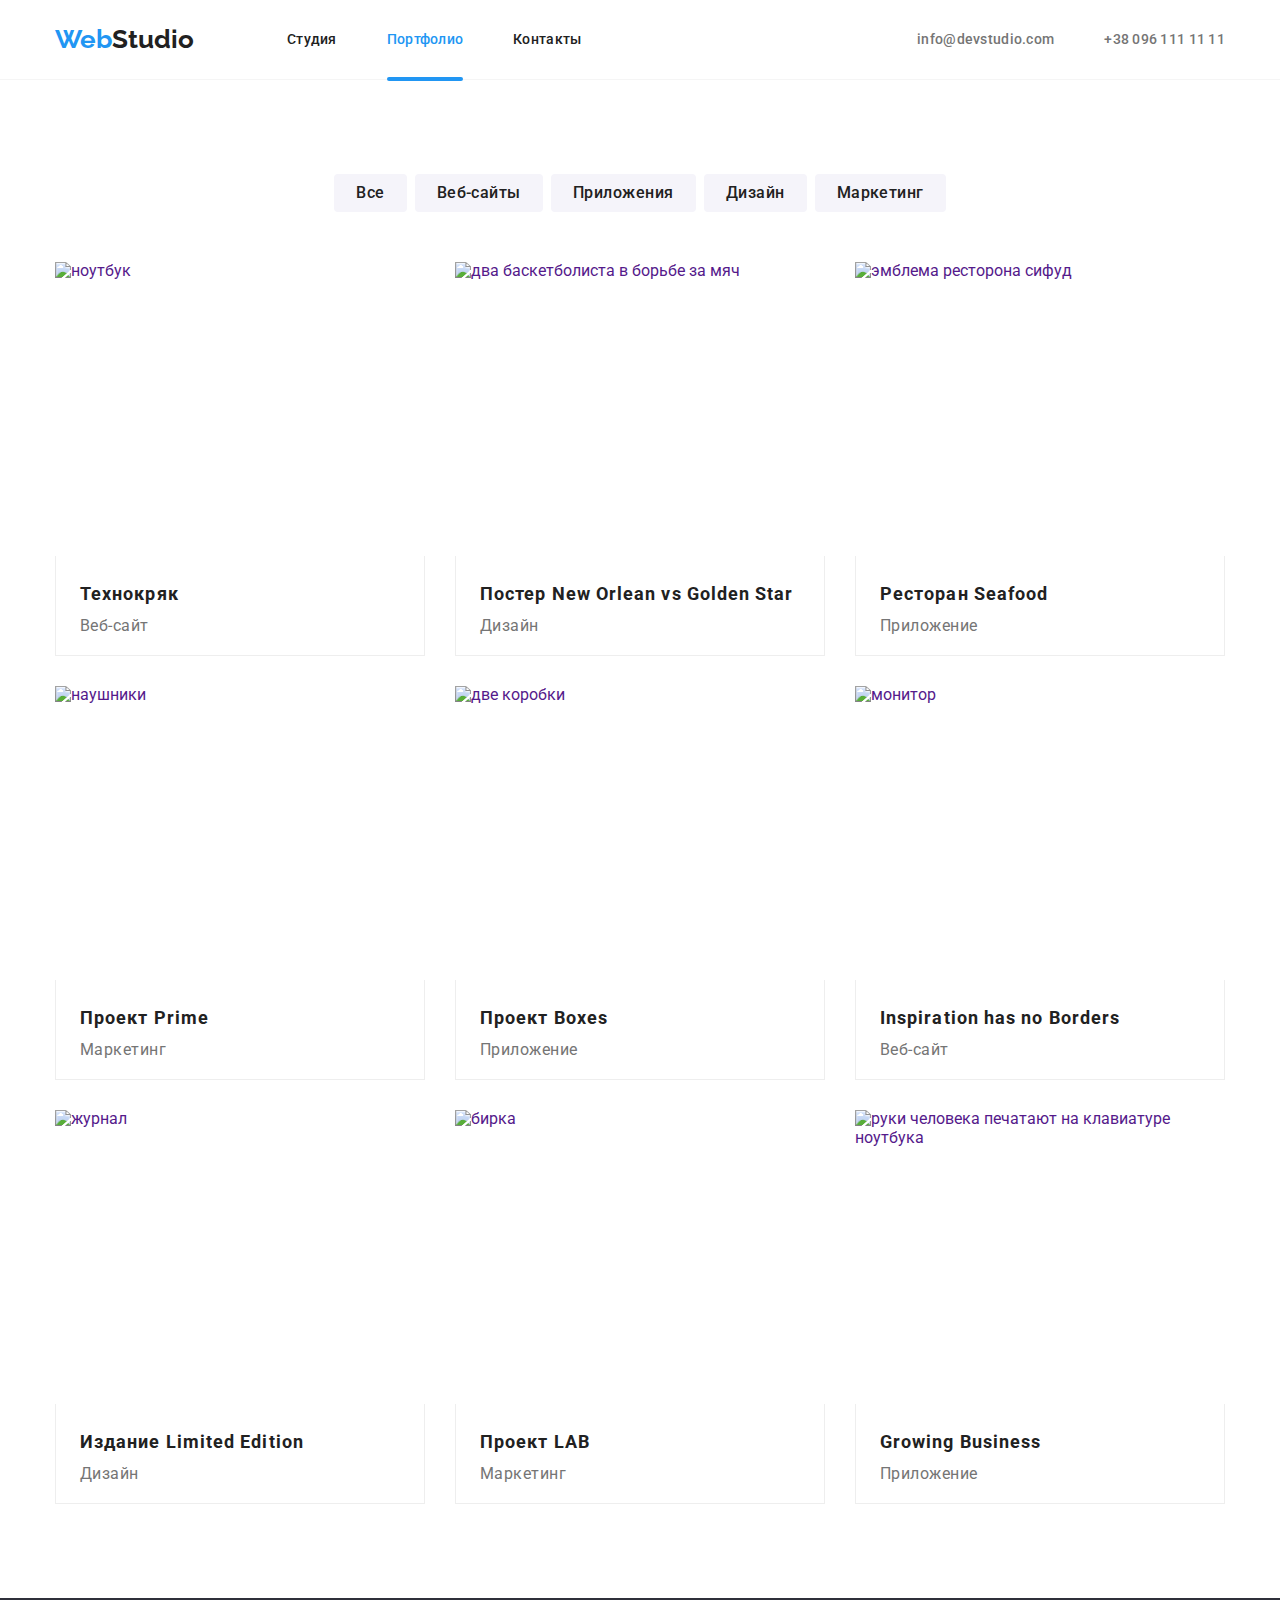
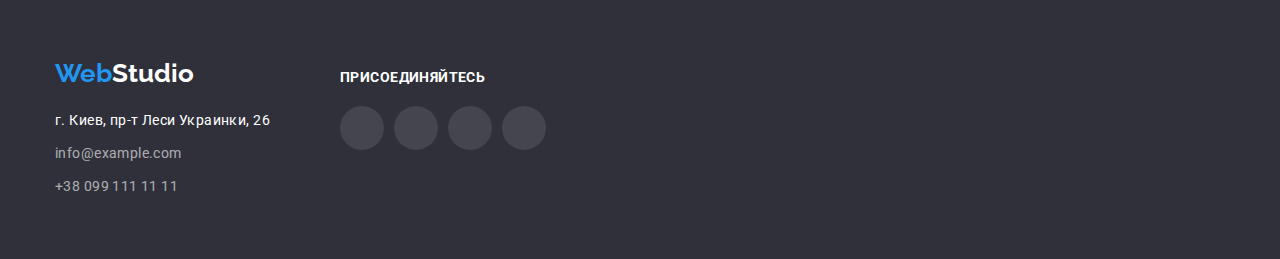
==== portfolio.html @ eb4921fe "Update index & portfolio regarding mentors remarks" ====
<!DOCTYPE html>
<html lang="en">
  <head>
    <meta charset="UTF-8" />
    <meta http-equiv="X-UA-Compatible" content="IE=edge" />
    <meta name="viewport" content="width=device-width, initial-scale=1.0" />
    <title>Portfolio</title>
    <link rel="preconnect" href="https://fonts.googleapis.com" />
    <link rel="preconnect" href="https://fonts.gstatic.com" crossorigin />
    <link
      href="https://fonts.googleapis.com/css2?family=Raleway:wght@700&family=Roboto:wght@400;500;700;900&display=swap"
      rel="stylesheet"
    />
    <link
      rel="stylesheet"
      href="https://cdn.jsdelivr.net/npm/modern-normalize@1.1.0/modern-normalize.min.css"
    />
    <link rel="stylesheet" href="./css/styles.css" />
  </head>
  <body>
    <header class="page-header">
      <div class="container page-header-container">
        <nav class="page-nav">
          <a class="link logo" href="" lang="en"> <span class="logo-part">Web</span>Studio</a>
          <ul class="list menu">
            <li class="menu-item">
              <a class="link menu-link" href="./index.html">Студия</a>
            </li>
            <li class="menu-item">
              <a class="link menu-link menu-link-current" href="./portfolio.html">Портфолио</a>
            </li>
            <li class="menu-item">
              <a class="link menu-link" href="#contacts">Контакты</a>
            </li>
          </ul>
        </nav>
        <ul class="list contact-header">
          <li class="contact-item-list">
            <a class="link contact-item" href="mailto:info@devstudio.com">
              <svg class="contact-item-icon" width="16" height="12">
                <use href="./images/sprite.svg#icon-envelope"></use>
              </svg>
              info@devstudio.com
            </a>
          </li>
          <li class="contact-item-list">
            <a class="link contact-item" href="tel:+380961111111">
              <svg class="contact-item-icon" width="10" height="16">
                <use href="./images/sprite.svg#icon-smartphone"></use>
              </svg>
              +38 096 111 11 11
            </a>
          </li>
        </ul>
      </div>
    </header>
    <!-- =========================section Portfolio========================= -->
    <main>
      <section class="section">
        <div class="container">
          <h1 class="visually-hidden">Portfolio</h1>
          <ul class="button-works-list list">
            <li>
              <button class="works-button" type="button">Все</button>
            </li>
            <li>
              <button class="works-button" type="button">Веб-сайты</button>
            </li>
            <li>
              <button class="works-button" type="button">Приложения</button>
            </li>
            <li>
              <button class="works-button" type="button">Дизайн</button>
            </li>
            <li>
              <button class="works-button" type="button">Маркетинг</button>
            </li>
          </ul>
          <ul class="portfolio-list list">
            <li class="portfolio-item">
              <a class="portfolio-link link" href="">
                <div class="portfolio-list-container">
                  <img
                    src="./images/portfolio/technocrack.jpg"
                    alt="ноутбук"
                    width="370"
                    height="294"
                  />
                  <p class="portfolio-overlay">
                    Ресурс предлагает комплексные предложения с разным уровнем функционала и
                    сервисов. Все это позволит посетителю получить исчерпывающие сведения о компании
                    или частном лице.
                  </p>
                </div>
                <div class="portfolio-container">
                  <h2 class="portfolio-title">Технокряк</h2>
                  <p class="card-title-portfolio">Веб-сайт</p>
                </div>
              </a>
            </li>
            <li class="portfolio-item">
              <a class="portfolio-link link" href="">
                <div class="portfolio-list-container">
                  <img
                    src="./images/portfolio/poster-neworlean-vs-goldenstar.jpg"
                    alt="два баскетболиста в борьбе за мяч"
                    width="370"
                    height="294"
                  />
                  <p class="portfolio-overlay">
                    Ресурс предлагает комплексные предложения с разным уровнем функционала и
                    сервисов. Все это позволит посетителю получить исчерпывающие сведения о компании
                    или частном лице.
                  </p>
                </div>
                <div class="portfolio-container">
                  <h2 class="portfolio-title">Постер New Orlean vs Golden Star</h2>
                  <p class="card-title-portfolio">Дизайн</p>
                </div>
              </a>
            </li>
            <li class="portfolio-item">
              <a class="portfolio-link link" href="">
                <div class="portfolio-list-container">
                  <img
                    src="./images/portfolio/restaraunt-seafood.jpg"
                    alt="эмблема ресторона сифуд"
                    width="370"
                    height="294"
                  />
                  <p class="portfolio-overlay">
                    Ресурс предлагает комплексные предложения с разным уровнем функционала и
                    сервисов. Все это позволит посетителю получить исчерпывающие сведения о компании
                    или частном лице.
                  </p>
                </div>
                <div class="portfolio-container">
                  <h2 class="portfolio-title">Ресторан Seafood</h2>
                  <p class="card-title-portfolio">Приложение</p>
                </div>
              </a>
            </li>
            <li class="portfolio-item">
              <a class="portfolio-link link" href="">
                <div class="portfolio-list-container">
                  <img
                    src="./images/portfolio/project-prime.jpg"
                    alt="наушники"
                    width="370"
                    height="294"
                  />
                  <p class="portfolio-overlay">
                    Ресурс предлагает комплексные предложения с разным уровнем функционала и
                    сервисов. Все это позволит посетителю получить исчерпывающие сведения о компании
                    или частном лице.
                  </p>
                </div>
                <div class="portfolio-container">
                  <h2 class="portfolio-title">Проект Prime</h2>
                  <p class="card-title-portfolio">Маркетинг</p>
                </div>
              </a>
            </li>
            <li class="portfolio-item">
              <a class="portfolio-link link" href="">
                <div class="portfolio-list-container">
                  <img
                    src="./images/portfolio/project-boxes.jpg"
                    alt="две коробки"
                    width="370"
                    height="294"
                  />
                  <p class="portfolio-overlay">
                    Ресурс предлагает комплексные предложения с разным уровнем функционала и
                    сервисов. Все это позволит посетителю получить исчерпывающие сведения о компании
                    или частном лице.
                  </p>
                </div>
                <div class="portfolio-container">
                  <h2 class="portfolio-title">Проект Boxes</h2>
                  <p class="card-title-portfolio">Приложение</p>
                </div>
              </a>
            </li>
            <li class="portfolio-item">
              <a class="portfolio-link link" href="">
                <div class="portfolio-list-container">
                  <img
                    src="./images/portfolio/inspiration-has-no-borders.jpg"
                    alt="монитор"
                    width="370"
                    height="294"
                  />
                  <p class="portfolio-overlay">
                    Ресурс предлагает комплексные предложения с разным уровнем функционала и
                    сервисов. Все это позволит посетителю получить исчерпывающие сведения о компании
                    или частном лице.
                  </p>
                </div>
                <div class="portfolio-container">
                  <h2 class="portfolio-title">Inspiration has no Borders</h2>
                  <p class="card-title-portfolio">Веб-сайт</p>
                </div>
              </a>
            </li>
            <li class="portfolio-item">
              <a class="portfolio-link link" href="">
                <div class="portfolio-list-container">
                  <img
                    src="./images/portfolio/limited-edition.jpg"
                    alt="журнал"
                    width="370"
                    height="294"
                  />
                  <p class="portfolio-overlay">
                    Ресурс предлагает комплексные предложения с разным уровнем функционала и
                    сервисов. Все это позволит посетителю получить исчерпывающие сведения о компании
                    или частном лице.
                  </p>
                </div>
                <div class="portfolio-container">
                  <h2 class="portfolio-title">Издание Limited Edition</h2>
                  <p class="card-title-portfolio">Дизайн</p>
                </div>
              </a>
            </li>
            <li class="portfolio-item">
              <a class="portfolio-link link" href="">
                <div class="portfolio-list-container">
                  <img
                    src="./images/portfolio/project-lab.jpg"
                    alt="бирка"
                    width="370"
                    height="294"
                  />
                  <p class="portfolio-overlay">
                    Ресурс предлагает комплексные предложения с разным уровнем функционала и
                    сервисов. Все это позволит посетителю получить исчерпывающие сведения о компании
                    или частном лице.
                  </p>
                </div>
                <div class="portfolio-container">
                  <h2 class="portfolio-title">Проект LAB</h2>
                  <p class="card-title-portfolio">Маркетинг</p>
                </div>
              </a>
            </li>
            <li class="portfolio-item">
              <a class="portfolio-link link" href="">
                <div class="portfolio-list-container">
                  <img
                    src="./images/portfolio/growing-business.jpg"
                    alt="руки человека печатают на клавиатуре ноутбука"
                    width="370"
                    height="294"
                  />
                  <p class="portfolio-overlay">
                    Ресурс предлагает комплексные предложения с разным уровнем функционала и
                    сервисов. Все это позволит посетителю получить исчерпывающие сведения о компании
                    или частном лице.
                  </p>
                </div>
                <div class="portfolio-container">
                  <h2 class="portfolio-title">Growing Business</h2>
                  <p class="card-title-portfolio">Приложение</p>
                </div>
              </a>
            </li>
          </ul>
        </div>
      </section>
    </main>
    <footer class="page-footer">
      <div class="container footer-container">
        <div class="footer-container-adress">
          <a class="link logo-footer" href="" lang="en">
            <span class="logo-part">Web</span>Studio</a
          >
          <address class="contacts" id="contacts">
            <ul class="contact-footer list">
              <li class="contact-item">
                <a
                  class="contact-address link"
                  href="https://goo.gl/maps/2nvCJboYjxiyjbgM6"
                  target="_blank"
                  rel="noopener noreferrer"
                  >г. Киев, пр-т Леси Украинки, 26</a
                >
              </li>
              <li class="contact-item">
                <a class="contact-link link" href="mailto:info@example.com">info@example.com</a>
              </li>
              <li class="contact-item">
                <a class="contact-link link" href="tel:+380991111111">+38 099 111 11 11</a>
              </li>
            </ul>
          </address>
        </div>
        <div>
          <h3 class="title-social-list">Присоединяйтесь</h3>
          <ul class="social-list list">
            <li class="social-list-item">
              <a href="" class="social-list-link social-list-link-footer">
                <svg class="social-list-icon social-list-icon-footer">
                  <use href="./images/sprite.svg#icon-instagram"></use>
                </svg>
              </a>
            </li>
            <li class="social-list-item">
              <a href="" class="social-list-link social-list-link-footer">
                <svg class="social-list-icon social-list-icon-footer">
                  <use href="./images/sprite.svg#icon-twitter"></use>
                </svg>
              </a>
            </li>
            <li class="social-list-item">
              <a href="" class="social-list-link social-list-link-footer">
                <svg class="social-list-icon social-list-icon-footer">
                  <use href="./images/sprite.svg#icon-facebook"></use>
                </svg>
              </a>
            </li>
            <li class="social-list-item">
              <a href="" class="social-list-link social-list-link-footer">
                <svg class="social-list-icon social-list-icon-footer">
                  <use href="./images/sprite.svg#icon-linkedin"></use>
                </svg>
              </a>
            </li>
          </ul>
        </div>
      </div>
    </footer>
  </body>
</html>
---- css/styles.css ----
:root {
  --primary-font: 'Roboto', sans-serif;
  --secondary-font: 'Raleway', sans-serif;
  --main-text-color-dark-theme: #ffffff;
  --main-text-color-white-theme: #212121;
  --secondary-text-color-white-theme: #757575;
  --accent-color: #2196f3;
  --main-background-color: #2f303a;
  --transition-duration-and-func: 250ms cubic-bezier(0.4, 0, 0.2, 1);
}
h1,
h2,
h3,
h4,
p {
  margin-top: 0;
  margin-bottom: 0;
}
ul,
ol {
  margin-top: 0;
  margin-bottom: 0;
  padding-left: 0;
}
img {
  display: block;
}
.list {
  list-style: none;
}

.link {
  text-decoration: none;
}

body {
  font-family: var(--primary-font);
}
button {
  cursor: pointer;
}
.container {
  width: 1200px;
  margin-left: auto;
  margin-right: auto;
  padding-left: 15px;
  padding-right: 15px;
}
.visually-hidden {
  position: absolute;
  width: 1px;
  height: 1px;
  margin: -1px;
  border: 0;
  padding: 0;
  white-space: nowrap;
  clip-path: inset(100%);
  clip: rect(0 0 0 0);
  overflow: hidden;
}
/* test git */
/* ===================== COMPONENTS =====================  */
.subtitle {
  text-align: center;
  margin-bottom: 50px;
  font-weight: 700;
  font-size: 36px;
  line-height: 1.17;
  letter-spacing: 0.03em;
  color: var(--main-text-color-white-theme);
}
.card-title {
  margin-bottom: 16px;
  font-size: 16px;
  line-height: 1.19;
  letter-spacing: 0.03em;
  color: var(--secondary-text-color-white-theme);
}
.section {
  padding-top: 94px;
  padding-bottom: 94px;
}
/* ======================/COMPONENTS =====================*/

/* =======================HEADER ===========================  */
.page-header {
  padding-top: 24px;
  padding-bottom: 24px;
  border-bottom: 1px solid #ececec83;
}

.page-header-container {
  display: flex;
  align-items: center;
  justify-content: space-between;
}
.page-nav {
  display: flex;
  align-items: center;
}
.menu {
  display: flex;
  align-items: center;
}

.menu-item:not(:last-child) {
  margin-right: 50px;
}

.menu-link-current::after {
  position: absolute;
  left: 0;
  bottom: -33px;
  display: block;
  content: '';
  width: 100%;
  height: 4px;
  background: var(--accent-color);
  border-radius: 2px;
}

.logo {
  margin-right: 93px;
  font-family: var(--secondary-font);
  font-weight: 700;
  font-size: 26px;
  line-height: 1.2;
  color: var(--main-text-color-white-theme);
}
.logo-part {
  color: var(--accent-color);
  font-weight: 700;
  font-size: 26px;
  line-height: 1.2;
}
.menu-link {
  position: relative;
  display: block;
  font-weight: 500;
  font-size: 14px;
  line-height: 1.14;
  letter-spacing: 0.02em;
  color: var(--main-text-color-white-theme);
  transition: color var(--transition-duration-and-func);
}
.menu-link-current {
  color: var(--accent-color);
}
.menu-link:hover,
.menu-link:focus {
  color: var(--accent-color);
}

.contact-header {
  display: flex;
  align-items: flex-end;
  font-weight: 500;
  font-size: 14px;
  line-height: 1.14;
  letter-spacing: 0.02em;
  color: var(--secondary-text-color-white-theme);
}
.contact-item {
  display: flex;
  align-items: center;
  transition: color var(--transition-duration-and-func);
}
.contact-item-icon {
  margin-right: 10px;
  fill: var(--secondary-text-color-white-theme);
  transition: fill var(--transition-duration-and-func);
}
.contact-item:hover .contact-item-icon,
.contact-item:focus .contact-item-icon {
  fill: var(--accent-color);
}

.contact-item-list:last-child {
  margin-left: 30px;
}
.contact-item {
  color: inherit;
}
.contact-item:hover,
.contact-item:focus {
  color: var(--accent-color);
}
/*======================== /HEADER==========================  */

/* =========================MAIN============================ */
/* hero section */
.hero-section {
  padding-top: 200px;
  padding-bottom: 200px;
  background-image: linear-gradient(rgba(47, 48, 58, 0.4), rgba(47, 48, 58, 0.4)),
    url('../images/hero/bg.jpg');
  background-color: #c4c4c4;
  background-size: cover;
  background-position: 50% 50%;
  background-repeat: no-repeat;
  max-width: 1600px;
  margin-left: auto;
  margin-right: auto;
}

.hero-button {
  padding-top: 10px;
  padding-right: 22px;
  padding-bottom: 10px;
  padding-left: 22px;
  min-width: 200px;
  border-radius: 4px;
  border: none;
  display: block;
  margin-left: auto;
  margin-right: auto;
  margin-top: 30px;
  font-weight: 700;
  font-size: 16px;
  line-height: 1.88;
  letter-spacing: 0.06em;
  color: var(--main-text-color-dark-theme);
  background-color: var(--accent-color);
}

/* advantages section */
.advantages-list {
  display: flex;
  align-items: center;
  justify-content: space-between;
}
.advantages-item-container {
  display: flex;
  justify-content: center;
  align-items: center;
  height: 120px;
  background-color: #f5f4fa;
  border-radius: 4px;
  border: none;
  margin-bottom: 30px;
}

.advantages-item-icon {
  width: 70px;
  height: 70px;
}
.page-title {
  width: 700px;
  margin-left: auto;
  margin-right: auto;
  font-weight: 900;
  font-size: 44px;
  line-height: 1.5;
  text-align: center;
  letter-spacing: 0.06em;
  text-transform: uppercase;
  color: var(--main-text-color-dark-theme);
  /* adding background color in order to see the words on the page */
}

.advantages-item:not(:last-child) {
  margin-right: 30px;
}

.advantages-name {
  margin-bottom: 10px;
  font-weight: 700;
  font-size: 14px;
  line-height: 1.14;
  letter-spacing: 0.03em;
  text-transform: uppercase;
  color: var(--main-text-color-white-theme);
}
.advantages-descrp {
  min-width: 270px;
  font-size: 14px;
  line-height: 1.71;
  letter-spacing: 0.03em;
  color: var(--secondary-text-color-white-theme);
}
/* ocupation list */
.occupation-section {
  padding-bottom: 94px;
}
.occupation-img {
  max-width: 100%;
  height: auto;
}
.occupation-item {
  position: relative;
  display: block;
}

.occupation-list {
  display: flex;
  justify-content: space-between;
}
.occupation-name-container {
  position: absolute;
}
.occupation-name {
  position: absolute;
  display: flex;
  justify-content: center;
  align-items: center;
  left: 0;
  bottom: 0;
  width: 100%;
  height: 70px;
  font-weight: 700;
  font-size: 14px;
  line-height: 1.14;
  letter-spacing: 0.03em;
  text-transform: uppercase;
  color: var(--main-text-color-dark-theme);
  background-color: rgba(47, 48, 58, 0.8);
}
/* team section */
.team-section {
  background-color: #f5f4fa;
}

.team-list {
  display: flex;
  justify-content: space-between;
}
.subtitle-container {
  padding-top: 30px;
  padding-bottom: 30px;
}
.colleagues-name {
  margin-bottom: 10px;
  font-weight: 500;
  font-size: 16px;
  line-height: 1.19;
  letter-spacing: 0.03em;
  color: var(--main-text-color-white-theme);
}
.team-item {
  background-color: #fff;
  text-align: center;
  box-shadow: 0px 1px 3px rgba(0, 0, 0, 0.12), 0px 1px 1px rgba(0, 0, 0, 0.14),
    0px 2px 1px rgba(0, 0, 0, 0.2);
  border-radius: 0px 0px 4px 4px;
}

.social-list {
  display: flex;
  justify-content: center;
  gap: 10px;
}
.social-list-link {
  display: flex;
  justify-content: center;
  align-items: center;
  width: 44px;
  height: 44px;
  border-radius: 50%;
  background-color: #fff;
  transition: background-color var(--transition-duration-and-func);
}

.social-list-link:hover,
.social-list-link:focus {
  background-color: var(--accent-color);
}
.social-list-icon {
  fill: #afb1b8;
  width: 20px;
  height: 20px;
  transition: fill var(--transition-duration-and-func);
}
.social-list-link:hover .social-list-icon,
.social-list-link:focus .social-list-icon {
  fill: #fff;
}
/* CLIENTS SECTION */

.clients-list {
  display: flex;
  justify-content: space-between;
}

.clients-list-link {
  display: flex;
  justify-content: center;
  align-items: center;
  width: 170px;
  height: 92px;
  border: 1px solid #afb1b8;
  border-radius: 4px;
  transition: border-color var(--transition-duration-and-func);
}
.clients-list-icon {
  fill: #afb1b8;
  width: 106px;
  height: 60px;
  transition: fill var(--transition-duration-and-func);
}
.clients-list-link:hover .clients-list-icon,
.clients-list-link:focus .clients-list-icon {
  fill: var(--accent-color);
}
.clients-list-link:hover,
.clients-list-link:focus {
  border-color: var(--accent-color);
}
/*=====================================/ main ======================================*/
/* ====================================footer====================================== */
.footer-container {
  display: flex;
  align-items: baseline;
}
.footer-container-adress {
  margin-right: 70px;
}
.page-footer {
  background-color: #2f303a;
  padding-top: 60px;
  padding-bottom: 60px;
}
.logo-footer {
  font-family: var(--secondary-font);
  font-weight: 700;
  font-size: 26px;
  line-height: 1.2;
  color: var(--main-text-color-dark-theme);
}
.contacts {
  font-style: normal;
  margin-top: 20px;
}
.contact-item:not(:last-child) {
  margin-bottom: 9px;
}

.contact-footer {
  font-size: 14px;
  line-height: 1.7;
  letter-spacing: 0.03em;
  color: var(--main-text-color-dark-theme);
}
.contact-address {
  color: inherit;
}
.contact-link {
  color: inherit;
  opacity: 60%;
}
.social-list-link-footer {
  background-color: rgba(255, 255, 255, 0.1);
}
.social-list-icon-footer {
  fill: #fff;
}
.title-social-list {
  margin-bottom: 20px;
  font-weight: 700;
  font-size: 14px;
  line-height: 1.14;
  letter-spacing: 0.03em;
  text-transform: uppercase;
  color: var(--main-text-color-dark-theme);
}
.footer-social-list {
  display: block;
  justify-content: ;
}

/* ===================================/footer===================================== */
/* portfolio */
.button-works-list {
  display: flex;
  justify-content: center;
  gap: 8px;
  margin-bottom: 50px;
}

.portfolio-list {
  display: flex;
  flex-wrap: wrap;
  gap: 30px;
}
.portfolio-container {
  padding-left: 24px;
  padding-right: 24px;
  padding-top: 20px;
  padding-bottom: 20px;
  border-bottom: 1px solid #eeeeee;
  border-left: 1px solid #eeeeee;
  border-right: 1px solid #eeeeee;
  background-color: #ffffff;
}
.works-button {
  padding-top: 6px;
  padding-right: 22px;
  padding-bottom: 6px;
  padding-left: 22px;
  border-radius: 4px;
  border: none;
  font-weight: 500;
  font-size: 16px;
  line-height: 1.62;
  letter-spacing: 0.03em;
  background-color: #f5f4fa;
  color: var(--main-text-color-white-theme);
  transition: background-color var(--transition-duration-and-func),
    color var(--transition-duration-and-func), box-shadow var(--transition-duration-and-func);
}
.card-title-portfolio {
  font-size: 16px;
  line-height: 1.19;
  letter-spacing: 0.03em;
  color: var(--secondary-text-color-white-theme);
}
.works-button:hover,
.works-button:focus {
  background-color: var(--accent-color);
  color: var(--main-text-color-dark-theme);
  box-shadow: 0px 4px 4px rgba(0, 0, 0, 0.25);
}
.portfolio-item {
  display: block;
}
.portfolio-link {
  display: block;
  max-width: 370px;
  background-color: #ffffff;
  transition: box-shadow var(--transition-duration-and-func);
}
.portfolio-list-container {
  position: relative;
  overflow: hidden;
}
.portfolio-overlay {
  position: absolute;
  top: 0;
  left: 0;
  overflow: auto;
  transform: translate(0, 100%);
  transition: transform var(--transition-duration-and-func);
  display: block;
  width: 100%;
  height: 100%;
  padding-top: 63px;
  padding-right: 24px;
  padding-bottom: 63px;
  padding-left: 24px;
  background-color: rgba(33, 150, 243, 0.9);
  font-weight: 400;
  font-size: 18px;
  line-height: 1.56;
  letter-spacing: 0.03em;
  color: var(--main-text-color-dark-theme);
}
.portfolio-link:hover .portfolio-overlay,
.portfolio-link:focus .portfolio-overlay {
  transform: translate(0, 0);
}
.portfolio-title {
  margin-bottom: 4px;
  font-weight: 700;
  font-size: 18px;
  line-height: 2;
  letter-spacing: 0.06em;
  color: var(--main-text-color-white-theme);
}

.portfolio-link:hover,
.portfolio-link:focus {
  box-shadow: 0px 1px 1px rgba(0, 0, 0, 0.12), 0px 4px 4px rgba(0, 0, 0, 0.06),
    1px 4px 6px rgba(0, 0, 0, 0.16);
}
/* ==================SUBSCRIPTION================ */
.footer-subscr-title {
}
/* =================MODAL WINDOW================= */
.backdrop {
  position: fixed;
  top: 0;
  left: 0;
  z-index: 100;
  width: 100%;
  height: 100%;
  background-color: rgba(0, 0, 0, 0.2);
  transition: opacity var(--transition-duration-and-func),
    visibility var(--transition-duration-and-func);
}
.modal {
  position: absolute;
  top: 50%;
  left: 50%;
  transform: translate(-50%, -50%);
  width: 528px;
  height: 581px;
  background-color: #ffffff;
}
.backdrop.is-hidden {
  opacity: 0;
  visibility: hidden;
  pointer-events: none;
}
.modal-close-button {
  position: absolute;
  top: 8px;
  right: 8px;
  display: flex;
  justify-content: center;
  align-items: center;
  background-color: transparent;
  border: 1px solid rgba(0, 0, 0, 0.1);
  width: 30px;
  height: 30px;
  border-radius: 50%;
}
/* =================/MODAL WINOW================== */
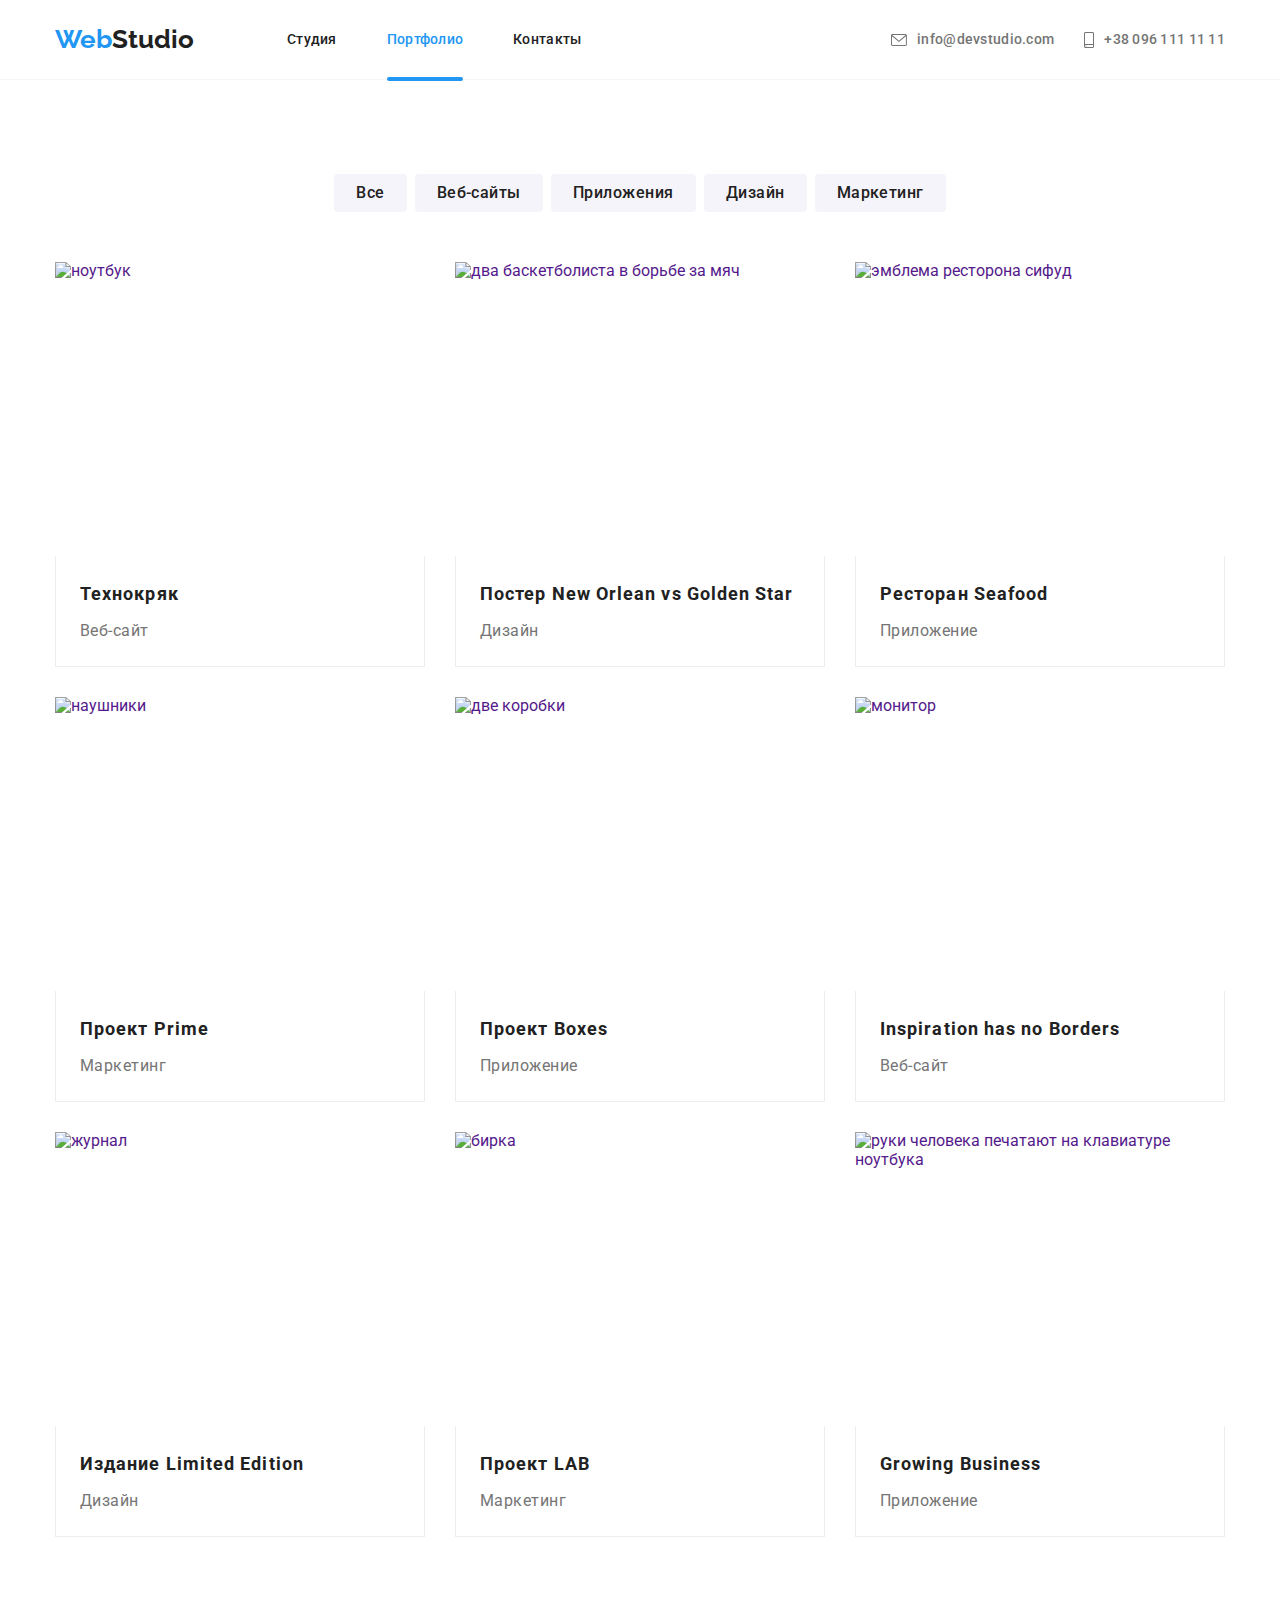
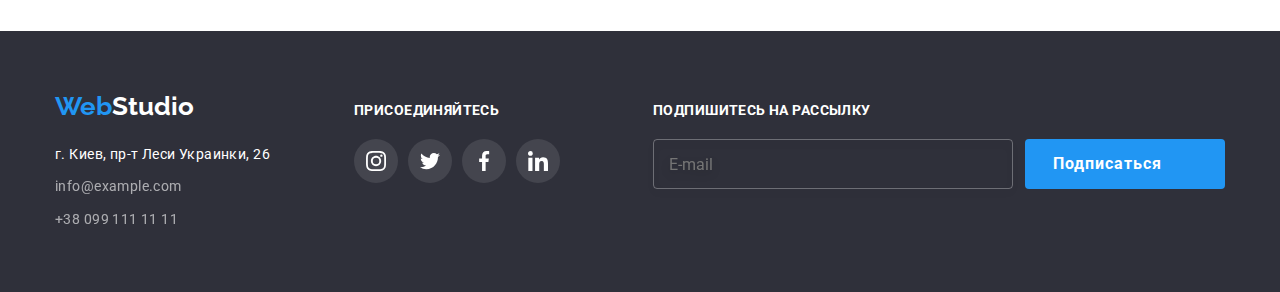
==== commit cc73e6d4: "add sass architecture" ====
--- a/portfolio.html
+++ b/portfolio.html
@@ -16,6 +16,7 @@
       href="https://cdn.jsdelivr.net/npm/modern-normalize@1.1.0/modern-normalize.min.css"
     />
     <link rel="stylesheet" href="./css/styles.css" />
+    <link rel="stylesheet" href="./css/main.min.css" />
   </head>
   <body>
     <header class="page-header">
@@ -296,7 +297,7 @@
             </ul>
           </address>
         </div>
-        <div>
+        <div class="footer-container-social-links">
           <h3 class="title-social-list">Присоединяйтесь</h3>
           <ul class="social-list list">
             <li class="social-list-item">
@@ -329,6 +330,26 @@
             </li>
           </ul>
         </div>
+        <div class="footer-container-subscr" role="group" aria-labelledby="email-subscription">
+          <p class="footer-subscr-title title-social-list">Подпишитесь на рассылку</p>
+          <form class="footer-form">
+            <input
+              class="footer-subscr-input"
+              type="email"
+              placeholder="E-mail"
+              name="user-email"
+              pattern="[a-z0-9._%+-]+@[a-z0-9.-]+\.[a-z]{2,}$"
+            />
+            <button type="submit" class="footer-subscr-button">
+              <div class="footer-button-wrapper">
+                <span class="footer-subscr-name">Подписаться</span>
+                <svg class="footer-subscr-icon" width="24px" height="24px">
+                  <use href="./images/sprite.svg#icon-send"></use>
+                </svg>
+              </div>
+            </button>
+          </form>
+        </div>
       </div>
     </footer>
   </body>
--- a/css/styles.css
+++ b/css/styles.css
@@ -1,13 +1,3 @@
-:root {
-  --primary-font: 'Roboto', sans-serif;
-  --secondary-font: 'Raleway', sans-serif;
-  --main-text-color-dark-theme: #ffffff;
-  --main-text-color-white-theme: #212121;
-  --secondary-text-color-white-theme: #757575;
-  --accent-color: #2196f3;
-  --main-background-color: #2f303a;
-  --transition-duration-and-func: 250ms cubic-bezier(0.4, 0, 0.2, 1);
-}
 h1,
 h2,
 h3,
@@ -410,8 +400,10 @@
 .footer-container {
   display: flex;
   align-items: baseline;
+  justify-content: space-between;
 }
 .footer-container-adress {
+  flex-grow: 1;
   margin-right: 70px;
 }
 .page-footer {
@@ -464,11 +456,38 @@
 }
 .footer-social-list {
   display: block;
-  justify-content: ;
-}
-
+}
+.footer-container-social-links {
+  margin-right: 93px;
+}
+.footer-subscr-input {
+  width: 360px;
+  height: 50px;
+  padding: 15px;
+  border: 1px solid rgba(255, 255, 255, 0.3);
+  filter: drop-shadow(0px 4px 4px rgba(0, 0, 0, 0.15));
+  border-radius: 4px;
+  background-color: transparent;
+  font-weight: 400;
+  font-size: 16px;
+  line-height: 1.25;
+  color: rgba(255, 255, 255, 0.6);
+  margin-right: 12px;
+}
+.footer-subscr-input:focus {
+  outline: none;
+}
+
+.footer-subscr-button {
+  width: 200px;
+  height: 50px;
+}
+.footer-form {
+  display: flex;
+  align-items: center;
+}
 /* ===================================/footer===================================== */
-/* portfolio */
+/* ==================================portfolio==================================== */
 .button-works-list {
   display: flex;
   justify-content: center;
@@ -509,7 +528,7 @@
 }
 .card-title-portfolio {
   font-size: 16px;
-  line-height: 1.19;
+  line-height: 1.88;
   letter-spacing: 0.03em;
   color: var(--secondary-text-color-white-theme);
 }
@@ -571,9 +590,7 @@
   box-shadow: 0px 1px 1px rgba(0, 0, 0, 0.12), 0px 4px 4px rgba(0, 0, 0, 0.06),
     1px 4px 6px rgba(0, 0, 0, 0.16);
 }
-/* ==================SUBSCRIPTION================ */
-.footer-subscr-title {
-}
+/* ==================================/portfolio==================================== */
 /* =================MODAL WINDOW================= */
 .backdrop {
   position: fixed;
@@ -588,6 +605,7 @@
 }
 .modal {
   position: absolute;
+  padding: 40px;
   top: 50%;
   left: 50%;
   transform: translate(-50%, -50%);
@@ -612,5 +630,175 @@
   width: 30px;
   height: 30px;
   border-radius: 50%;
+  transition: fill var(--transition-duration-and-func);
+}
+.modal-close-button:hover,
+.modal-close-button:focus {
+  fill: var(--accent-color);
+}
+.footer-subscr-button {
+  padding-top: 10px;
+  padding-right: 28px;
+  padding-bottom: 10px;
+  padding-left: 28px;
+  min-width: 200px;
+  border-radius: 4px;
+  border: none;
+  display: block;
+  font-weight: 700;
+  font-size: 16px;
+  line-height: 1.88;
+  letter-spacing: 0.06em;
+  color: var(--main-text-color-dark-theme);
+  background-color: var(--accent-color);
+  transition: box-shadow var(--transition-duration-and-func);
+}
+.footer-button-wrapper {
+  display: flex;
+  justify-content: space-between;
+  align-items: center;
+}
+.footer-subscr-name,
+.footer-subscr-icon {
+  display: block;
 }
 /* =================/MODAL WINOW================== */
+/* =================MODAL FORM==================== */
+.modal-form {
+  display: flex;
+  flex-direction: column;
+}
+.modal-form-title {
+  margin-bottom: 10px;
+  font-weight: 700;
+  font-size: 20px;
+  line-height: 1.15;
+  text-align: center;
+  letter-spacing: 0.03em;
+  color: #212121;
+}
+.modal-form-input {
+  width: 100%;
+  height: 40px;
+  padding-left: 42px;
+  border: 1px solid rgba(33, 33, 33, 0.2);
+  border-radius: 4px;
+  transition: border-color var(--transition-duration-and-func);
+}
+.modal-form-label-name {
+  display: block;
+  font-weight: 400;
+  font-size: 12px;
+  line-height: 1.17;
+  letter-spacing: 0.01em;
+  color: #757575;
+  margin-bottom: 4px;
+}
+.modal-form-label:not(:nth-child(4)) {
+  margin-bottom: 10px;
+}
+
+.modal-form-icon {
+  position: absolute;
+  top: 50%;
+  left: 12px;
+  transform: translate(0, -50%);
+  transition: fill var(--transition-duration-and-func);
+}
+.modal-form-input-container {
+  position: relative;
+  display: block;
+}
+.modal-form-input:focus {
+  outline: none;
+  border-color: var(--accent-color);
+}
+.modal-form-input:focus + .modal-form-icon {
+  fill: var(--accent-color);
+}
+.modal-form-comments {
+  display: block;
+  width: 100%;
+  height: 120px;
+  resize: none;
+  padding: 12px 16px;
+  border: 1px solid rgba(33, 33, 33, 0.2);
+  border-radius: 4px;
+  transition: border-color var(--transition-duration-and-func);
+}
+.modal-form-comments:focus {
+  outline: none;
+  border-color: var(--accent-color);
+}
+.modal-form-comments::placeholder {
+  font-style: normal;
+  font-weight: 400;
+  font-size: 12px;
+  line-height: 1.17;
+  letter-spacing: 0.01em;
+  color: rgba(117, 117, 117, 0.5);
+}
+.modal-form-descr::before {
+  content: '';
+  display: block;
+  margin-right: 9px;
+  width: 16px;
+  height: 16px;
+  border: solid 2px;
+  border-radius: 2px;
+  border-color: #212121;
+  cursor: pointer;
+}
+.modal-form-check:checked + .modal-form-descr::before {
+  background-color: var(--accent-color);
+  border-color: var(--accent-color);
+  background-image: url(../images/modal/check.svg);
+  background-repeat: no-repeat;
+  background-size: contain;
+  background-position: 50% 50%;
+}
+.modal-form-check:focus + .modal-form-descr::before {
+  border-color: var(--accent-color);
+}
+.modal-form-descr {
+  display: flex;
+  align-items: center;
+  margin-top: 20px;
+  margin-bottom: 30px;
+  font-weight: 400;
+  font-size: 14px;
+  line-height: 1.71;
+  letter-spacing: 0.03em;
+  color: #757575;
+}
+.modal-form-submit {
+  align-self: center;
+  padding-top: 10px;
+  padding-right: 22px;
+  padding-bottom: 10px;
+  padding-left: 22px;
+  min-width: 200px;
+  border-radius: 4px;
+  border: none;
+  display: block;
+  font-weight: 700;
+  font-size: 16px;
+  line-height: 1.88;
+  letter-spacing: 0.06em;
+  color: var(--main-text-color-dark-theme);
+  background-color: var(--accent-color);
+  transition: box-shadow var(--transition-duration-and-func);
+}
+
+.modal-form-submit:hover,
+.modal-form-submit:focus {
+  box-shadow: 0px 4px 4px rgba(0, 0, 0, 0.15);
+}
+.modal-form-contract-descr {
+  font-weight: 400;
+  font-size: 14px;
+  line-height: 1.71;
+  letter-spacing: 0.03em;
+  color: var(--accent-color);
+}
+/* =================/MODAL FORM==================== */ ;
--- a/css/main.min.css
+++ b/css/main.min.css
@@ -0,0 +1 @@
+:root{--primary-font: "Roboto", sans-serif;--secondary-font: "Raleway", sans-serif;--main-text-color-dark-theme: #ffffff;--main-text-color-white-theme: #212121;--secondary-text-color-white-theme: #757575;--accent-color: #2196f3;--main-background-color: #2f303a;--transition-duration-and-func: 250ms cubic-bezier(0.4, 0, 0.2, 1)}/*# sourceMappingURL=main.min.css.map */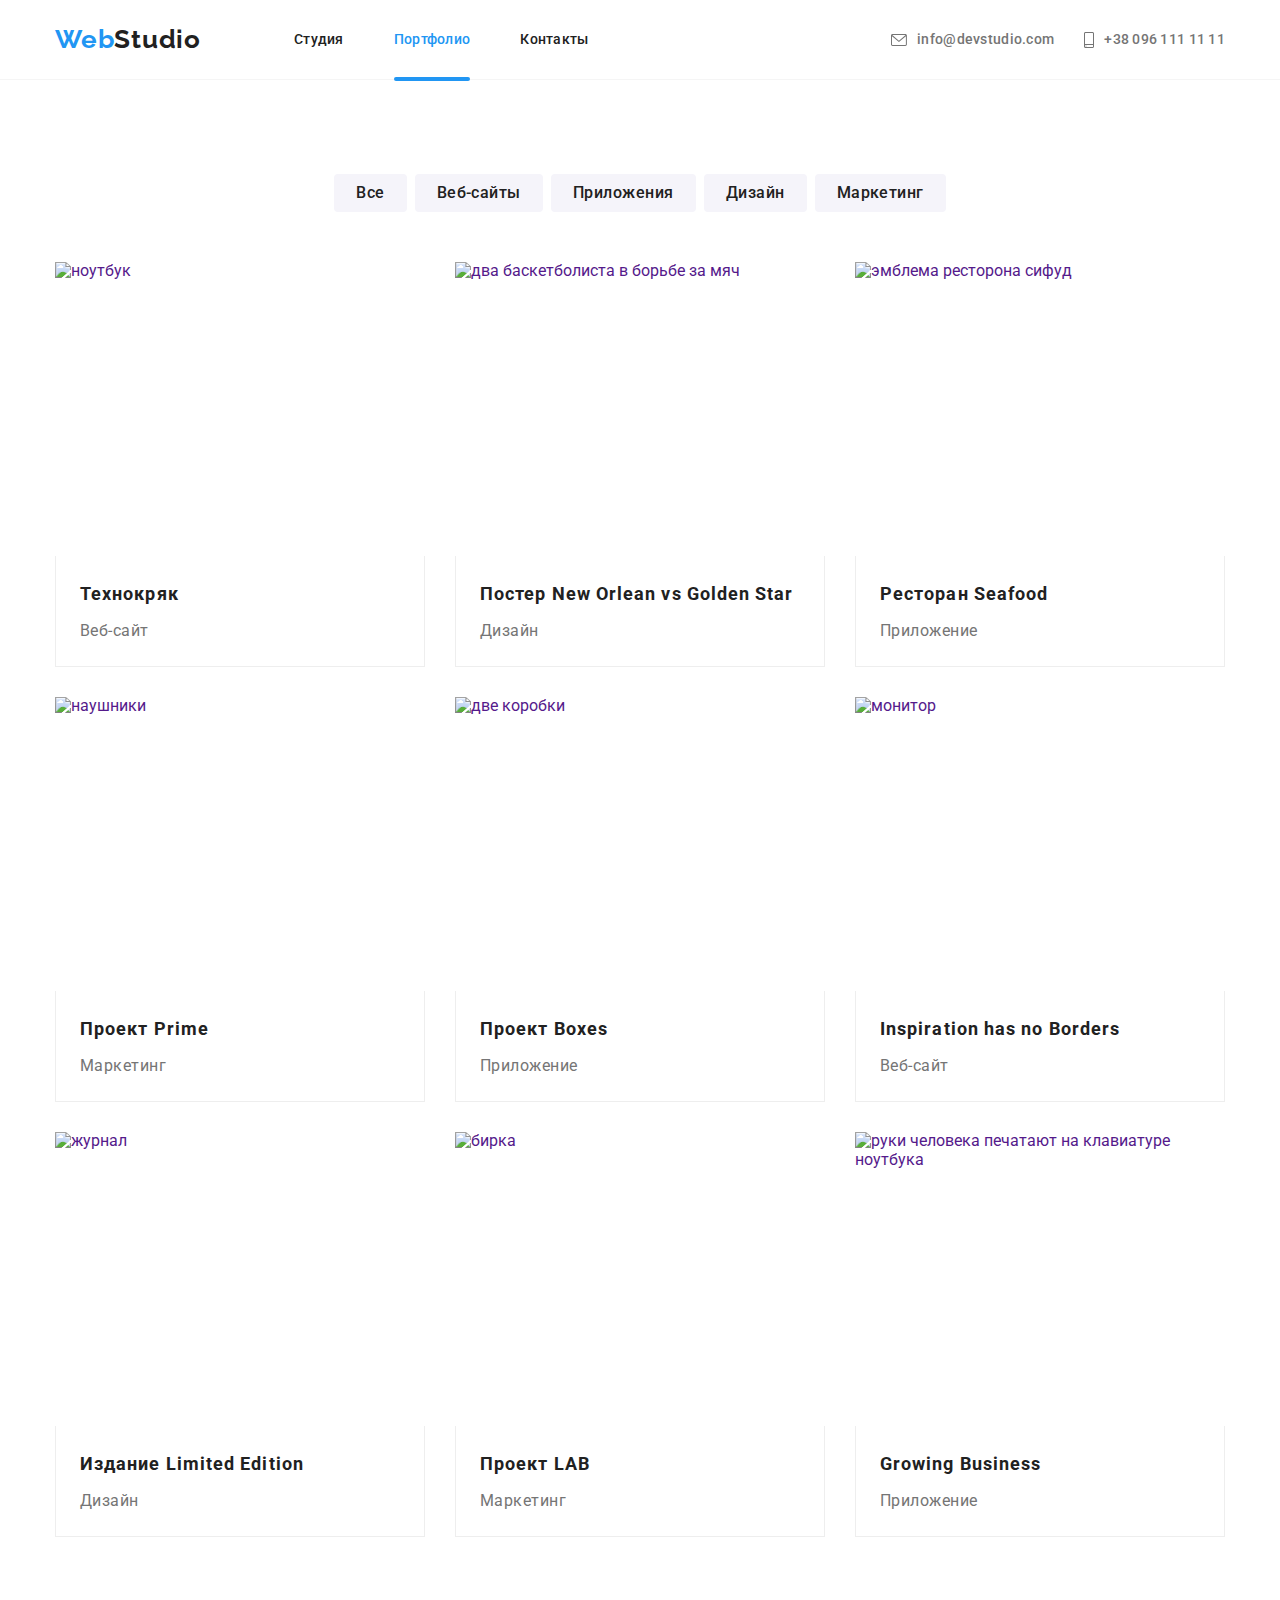
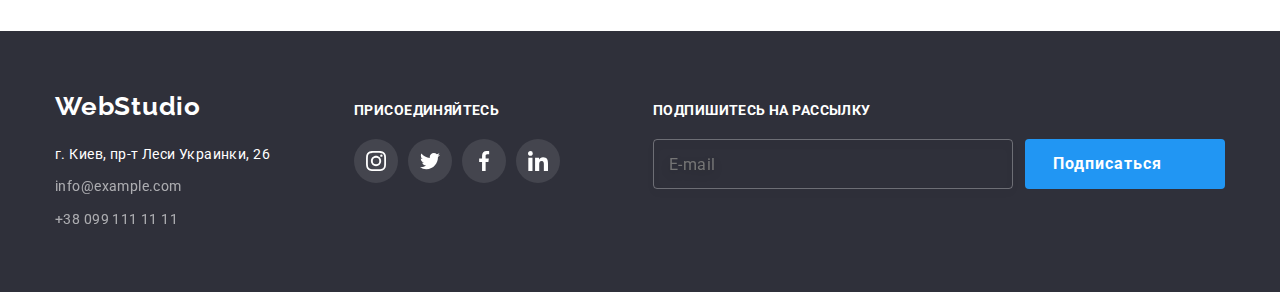
==== commit 055758fd: "update html&css for BEM met" ====
--- a/portfolio.html
+++ b/portfolio.html
@@ -15,38 +15,37 @@
       rel="stylesheet"
       href="https://cdn.jsdelivr.net/npm/modern-normalize@1.1.0/modern-normalize.min.css"
     />
-    <link rel="stylesheet" href="./css/styles.css" />
     <link rel="stylesheet" href="./css/main.min.css" />
   </head>
   <body>
     <header class="page-header">
-      <div class="container page-header-container">
+      <div class="container page-header_container">
         <nav class="page-nav">
-          <a class="link logo" href="" lang="en"> <span class="logo-part">Web</span>Studio</a>
+          <a class="link logo" href="" lang="en"> <span class="logo__part">Web</span>Studio</a>
           <ul class="list menu">
-            <li class="menu-item">
-              <a class="link menu-link" href="./index.html">Студия</a>
-            </li>
-            <li class="menu-item">
-              <a class="link menu-link menu-link-current" href="./portfolio.html">Портфолио</a>
-            </li>
-            <li class="menu-item">
-              <a class="link menu-link" href="#contacts">Контакты</a>
+            <li class="menu__item">
+              <a class="link menu__link" href="./index.html">Студия</a>
+            </li>
+            <li class="menu__item">
+              <a class="link menu__link menu__link_current" href="./portfolio.html">Портфолио</a>
+            </li>
+            <li class="menu__item">
+              <a class="link menu__link" href="#contacts">Контакты</a>
             </li>
           </ul>
         </nav>
         <ul class="list contact-header">
           <li class="contact-item-list">
             <a class="link contact-item" href="mailto:info@devstudio.com">
-              <svg class="contact-item-icon" width="16" height="12">
+              <svg class="contact-item__icon" width="16" height="12">
                 <use href="./images/sprite.svg#icon-envelope"></use>
               </svg>
               info@devstudio.com
             </a>
           </li>
-          <li class="contact-item-list">
+          <li class="contact-header__list">
             <a class="link contact-item" href="tel:+380961111111">
-              <svg class="contact-item-icon" width="10" height="16">
+              <svg class="contact-item__icon" width="10" height="16">
                 <use href="./images/sprite.svg#icon-smartphone"></use>
               </svg>
               +38 096 111 11 11
@@ -78,7 +77,7 @@
             </li>
           </ul>
           <ul class="portfolio-list list">
-            <li class="portfolio-item">
+            <li class="portfolio-list__item">
               <a class="portfolio-link link" href="">
                 <div class="portfolio-list-container">
                   <img
@@ -94,12 +93,12 @@
                   </p>
                 </div>
                 <div class="portfolio-container">
-                  <h2 class="portfolio-title">Технокряк</h2>
-                  <p class="card-title-portfolio">Веб-сайт</p>
-                </div>
-              </a>
-            </li>
-            <li class="portfolio-item">
+                  <h2 class="portfolio-container__title">Технокряк</h2>
+                  <p class="portfolio-container__ocupation-title">Веб-сайт</p>
+                </div>
+              </a>
+            </li>
+            <li class="portfolio-list__item">
               <a class="portfolio-link link" href="">
                 <div class="portfolio-list-container">
                   <img
@@ -115,12 +114,12 @@
                   </p>
                 </div>
                 <div class="portfolio-container">
-                  <h2 class="portfolio-title">Постер New Orlean vs Golden Star</h2>
-                  <p class="card-title-portfolio">Дизайн</p>
-                </div>
-              </a>
-            </li>
-            <li class="portfolio-item">
+                  <h2 class="portfolio-container__title">Постер New Orlean vs Golden Star</h2>
+                  <p class="portfolio-container__ocupation-title">Дизайн</p>
+                </div>
+              </a>
+            </li>
+            <li class="portfolio-list__item">
               <a class="portfolio-link link" href="">
                 <div class="portfolio-list-container">
                   <img
@@ -136,12 +135,12 @@
                   </p>
                 </div>
                 <div class="portfolio-container">
-                  <h2 class="portfolio-title">Ресторан Seafood</h2>
-                  <p class="card-title-portfolio">Приложение</p>
-                </div>
-              </a>
-            </li>
-            <li class="portfolio-item">
+                  <h2 class="portfolio-container__title">Ресторан Seafood</h2>
+                  <p class="portfolio-container__ocupation-title">Приложение</p>
+                </div>
+              </a>
+            </li>
+            <li class="portfolio-list__item">
               <a class="portfolio-link link" href="">
                 <div class="portfolio-list-container">
                   <img
@@ -157,12 +156,12 @@
                   </p>
                 </div>
                 <div class="portfolio-container">
-                  <h2 class="portfolio-title">Проект Prime</h2>
-                  <p class="card-title-portfolio">Маркетинг</p>
-                </div>
-              </a>
-            </li>
-            <li class="portfolio-item">
+                  <h2 class="portfolio-container__title">Проект Prime</h2>
+                  <p class="portfolio-container__ocupation-title">Маркетинг</p>
+                </div>
+              </a>
+            </li>
+            <li class="portfolio-list__item">
               <a class="portfolio-link link" href="">
                 <div class="portfolio-list-container">
                   <img
@@ -178,12 +177,12 @@
                   </p>
                 </div>
                 <div class="portfolio-container">
-                  <h2 class="portfolio-title">Проект Boxes</h2>
-                  <p class="card-title-portfolio">Приложение</p>
-                </div>
-              </a>
-            </li>
-            <li class="portfolio-item">
+                  <h2 class="portfolio-container__title">Проект Boxes</h2>
+                  <p class="portfolio-container__ocupation-title">Приложение</p>
+                </div>
+              </a>
+            </li>
+            <li class="portfolio-list__item">
               <a class="portfolio-link link" href="">
                 <div class="portfolio-list-container">
                   <img
@@ -199,12 +198,12 @@
                   </p>
                 </div>
                 <div class="portfolio-container">
-                  <h2 class="portfolio-title">Inspiration has no Borders</h2>
-                  <p class="card-title-portfolio">Веб-сайт</p>
-                </div>
-              </a>
-            </li>
-            <li class="portfolio-item">
+                  <h2 class="portfolio-container__title">Inspiration has no Borders</h2>
+                  <p class="portfolio-container__ocupation-title">Веб-сайт</p>
+                </div>
+              </a>
+            </li>
+            <li class="portfolio-list__item">
               <a class="portfolio-link link" href="">
                 <div class="portfolio-list-container">
                   <img
@@ -220,12 +219,12 @@
                   </p>
                 </div>
                 <div class="portfolio-container">
-                  <h2 class="portfolio-title">Издание Limited Edition</h2>
-                  <p class="card-title-portfolio">Дизайн</p>
-                </div>
-              </a>
-            </li>
-            <li class="portfolio-item">
+                  <h2 class="portfolio-container__title">Издание Limited Edition</h2>
+                  <p class="portfolio-container__ocupation-title">Дизайн</p>
+                </div>
+              </a>
+            </li>
+            <li class="portfolio-list__item">
               <a class="portfolio-link link" href="">
                 <div class="portfolio-list-container">
                   <img
@@ -241,12 +240,12 @@
                   </p>
                 </div>
                 <div class="portfolio-container">
-                  <h2 class="portfolio-title">Проект LAB</h2>
-                  <p class="card-title-portfolio">Маркетинг</p>
-                </div>
-              </a>
-            </li>
-            <li class="portfolio-item">
+                  <h2 class="portfolio-container__title">Проект LAB</h2>
+                  <p class="portfolio-container__ocupation-title">Маркетинг</p>
+                </div>
+              </a>
+            </li>
+            <li class="portfolio-list__item">
               <a class="portfolio-link link" href="">
                 <div class="portfolio-list-container">
                   <img
@@ -262,8 +261,8 @@
                   </p>
                 </div>
                 <div class="portfolio-container">
-                  <h2 class="portfolio-title">Growing Business</h2>
-                  <p class="card-title-portfolio">Приложение</p>
+                  <h2 class="portfolio-container__title">Growing Business</h2>
+                  <p class="portfolio-container__ocupation-title">Приложение</p>
                 </div>
               </a>
             </li>
--- a/css/main.min.css
+++ b/css/main.min.css
@@ -1 +1 @@
-:root{--primary-font: "Roboto", sans-serif;--secondary-font: "Raleway", sans-serif;--main-text-color-dark-theme: #ffffff;--main-text-color-white-theme: #212121;--secondary-text-color-white-theme: #757575;--accent-color: #2196f3;--main-background-color: #2f303a;--transition-duration-and-func: 250ms cubic-bezier(0.4, 0, 0.2, 1)}/*# sourceMappingURL=main.min.css.map */+:root{--primary-font: "Roboto", sans-serif;--secondary-font: "Raleway", sans-serif;--main-text-color-dark-theme: #ffffff;--main-text-color-white-theme: #212121;--secondary-text-color-white-theme: #757575;--accent-color: #2196f3;--main-background-color: #2f303a;--transition-duration-and-func: 250ms cubic-bezier(0.4, 0, 0.2, 1)}.visually-hidden{position:absolute;width:1px;height:1px;margin:-1px;border:0;padding:0;white-space:nowrap;clip-path:inset(100%);clip:rect(0 0 0 0);overflow:hidden}.clients-list-link,.social-list-link,.occupation-name,.advantages-item-container,.modal-close-button{display:flex;justify-content:center;align-items:center}h1,h2,h3,h4,p{margin-top:0;margin-bottom:0}ul,ol{margin-top:0;margin-bottom:0;padding-left:0}img{display:block}.list{list-style:none}.link{text-decoration:none}body{font-family:var(--primary-font)}button{cursor:pointer}.section{padding-top:94px;padding-bottom:94px}.container{width:1200px;margin-left:auto;margin-right:auto;padding-left:15px;padding-right:15px}.subtitle{text-align:center;margin-bottom:50px;font-weight:700;font-size:36px;line-height:1.17;letter-spacing:.03em;color:var(--main-text-color-white-theme)}.card-title{margin-bottom:16px;font-size:16px;line-height:1.19;letter-spacing:.03em;color:var(--secondary-text-color-white-theme)}.backdrop{position:fixed;top:0;left:0;z-index:100;width:100%;height:100%;background-color:rgba(0,0,0,.2);transition:opacity var(--transition-duration-and-func),visibility var(--transition-duration-and-func)}.modal{position:absolute;padding:40px;top:50%;left:50%;transform:translate(-50%, -50%);width:528px;height:581px;background-color:#fff}.backdrop.is-hidden{opacity:0;visibility:hidden;pointer-events:none}.modal-close-button{position:absolute;top:8px;right:8px;background-color:rgba(0,0,0,0);border:1px solid rgba(0,0,0,.1);width:30px;height:30px;border-radius:50%;transition:fill var(--transition-duration-and-func)}.modal-close-button:hover,.modal-close-button:focus{fill:var(--accent-color)}.modal-form{display:flex;flex-direction:column}.modal-form-title{margin-bottom:10px;font-weight:700;font-size:20px;line-height:1.15;letter-spacing:.03em;text-align:center;color:#212121}.modal-form-input{width:100%;height:40px;padding-left:42px;border:1px solid rgba(33,33,33,.2);border-radius:4px;transition:border-color var(--transition-duration-and-func)}.modal-form-input:focus{outline:none;border-color:var(--accent-color)}.modal-form-label-name{display:block;font-weight:400;font-size:12px;line-height:1.17;letter-spacing:.01em;color:#757575;margin-bottom:4px}.modal-form-label:not(:nth-child(4)){margin-bottom:10px}.modal-form-icon{position:absolute;top:50%;left:12px;transform:translate(0, -50%);transition:fill var(--transition-duration-and-func)}.modal-form-input:focus+.modal-form-icon{fill:var(--accent-color)}.modal-form-input-container{position:relative;display:block}.modal-form-comments{display:block;width:100%;height:120px;resize:none;padding:12px 16px;border:1px solid rgba(33,33,33,.2);border-radius:4px;transition:border-color var(--transition-duration-and-func)}.modal-form-comments:focus{outline:none;border-color:var(--accent-color)}.modal-form-comments::placeholder{font-style:normal;font-weight:400;font-size:12px;line-height:1.17;letter-spacing:.01em;color:rgba(117,117,117,.5)}.modal-form-descr{display:flex;align-items:center;margin-top:20px;margin-bottom:30px;font-weight:400;font-size:14px;line-height:1.71;letter-spacing:.03em;color:#757575}.modal-form-descr::before{display:block;position:relative;content:"";margin-right:9px;width:16px;height:16px;border:solid 2px;border-radius:2px;border-color:#212121;cursor:pointer}.modal-form-check:checked+.modal-form-descr::before{background-color:var(--accent-color);border-color:var(--accent-color);background-image:url(../images/modal/check.svg);background-repeat:no-repeat;background-size:contain;background-position:50% 50%}.modal-form-check:focus+.modal-form-descr::before{border-color:var(--accent-color)}.modal-form-submit{align-self:center;padding-top:10px;padding-right:22px;padding-bottom:10px;padding-left:22px;min-width:200px;border-radius:4px;border:none;display:block;font-weight:700;font-size:16px;line-height:1.88;letter-spacing:.06em;color:var(--main-text-color-dark-theme);background-color:var(--accent-color);transition:box-shadow var(--transition-duration-and-func)}.modal-form-submit:hover,.modal-form-submit:focus{box-shadow:0px 4px 4px rgba(0,0,0,.15)}.modal-form-contract-descr{font-weight:400;font-size:14px;line-height:1.71;letter-spacing:.03em;color:var(--accent-color)}.page-header{padding-top:24px;padding-bottom:24px;border-bottom:1px solid rgba(236,236,236,.5137254902)}.page-header_container{display:flex;align-items:center;justify-content:space-between}.page-nav{display:flex;align-items:center}.menu{display:flex;align-items:center}.menu__item:not(:last-child){margin-right:50px}.logo{margin-right:93px;font-family:var(--secondary-font);font-weight:700;font-size:26px;line-height:1.2;letter-spacing:.03em;color:var(--main-text-color-white-theme)}.logo__part{color:var(--accent-color);font-weight:700;font-size:26px;line-height:1.2;letter-spacing:.03em}.menu__link{position:relative;display:block;font-weight:500;font-size:14px;line-height:1.14;letter-spacing:.02em;color:var(--main-text-color-white-theme);transition:color var(--transition-duration-and-func)}.menu__link:hover,.menu__link:focus{color:var(--accent-color)}.menu__link_current{color:var(--accent-color)}.menu__link_current::after{display:block;position:absolute;content:"";left:0;bottom:-33px;width:100%;height:4px;background:var(--accent-color);border-radius:2px}.contact-header{display:flex;align-items:flex-end;font-weight:500;font-size:14px;line-height:1.14;letter-spacing:.02em;color:var(--secondary-text-color-white-theme)}.contact-item{display:flex;align-items:center;transition:color var(--transition-duration-and-func);color:inherit}.contact-item:hover,.contact-item:focus{color:var(--accent-color)}.contact-item__icon{margin-right:10px;fill:var(--secondary-text-color-white-theme);transition:fill var(--transition-duration-and-func)}.contact-item:hover .contact-item__icon,.contact-item:focus .contact-item__icon{fill:var(--accent-color)}.contact-header__list:last-child{margin-left:30px}.hero-section{padding-top:200px;padding-bottom:200px;background-image:linear-gradient(rgba(47, 48, 58, 0.4), rgba(47, 48, 58, 0.4)),url("../images/hero/bg.jpg");background-color:#c4c4c4;background-size:cover;background-position:50% 50%;background-repeat:no-repeat;max-width:1600px;margin-left:auto;margin-right:auto}.hero-button{padding-top:10px;padding-right:22px;padding-bottom:10px;padding-left:22px;min-width:200px;border-radius:4px;border:none;display:block;margin-left:auto;margin-right:auto;margin-top:30px;font-weight:700;font-size:16px;line-height:1.88;letter-spacing:.06em;color:var(--main-text-color-dark-theme);background-color:var(--accent-color)}.advantages-list{display:flex;align-items:center;justify-content:space-between}.advantages-item-container{height:120px;background-color:#f5f4fa;border-radius:4px;border:none;margin-bottom:30px}.advantages-item-icon{width:70px;height:70px}.page-title{width:700px;margin-left:auto;margin-right:auto;font-weight:900;font-size:44px;line-height:1.5;letter-spacing:.06em;text-align:center;text-transform:uppercase;color:var(--main-text-color-dark-theme)}.advantages-item:not(:last-child){margin-right:30px}.advantages-name{margin-bottom:10px;font-weight:700;font-size:14px;line-height:1.14;letter-spacing:.03em;text-transform:uppercase;color:var(--main-text-color-white-theme)}.advantages-descrp{min-width:270px;font-weight:400;font-size:14px;line-height:1.71;letter-spacing:.03em;color:var(--secondary-text-color-white-theme)}.occupation-section{padding-bottom:94px}.occupation-img{max-width:100%;height:auto}.occupation-item{position:relative;display:block}.occupation-list{display:flex;justify-content:space-between}.occupation-name-container{position:absolute}.occupation-name{position:absolute;left:0;bottom:0;width:100%;height:70px;font-weight:700;font-size:14px;line-height:1.14;letter-spacing:.03em;text-transform:uppercase;color:var(--main-text-color-dark-theme);background-color:rgba(47,48,58,.8)}.team-section{background-color:#f5f4fa}.team-list{display:flex;justify-content:space-between}.subtitle-container{padding-top:30px;padding-bottom:30px}.colleagues-name{margin-bottom:10px;font-weight:500;font-size:16px;line-height:1.19;letter-spacing:.03em;color:var(--main-text-color-white-theme)}.team-item{background-color:#fff;text-align:center;box-shadow:0px 1px 3px rgba(0,0,0,.12),0px 1px 1px rgba(0,0,0,.14),0px 2px 1px rgba(0,0,0,.2);border-radius:0px 0px 4px 4px}.social-list{display:flex;justify-content:center;gap:10px}.social-list-link{width:44px;height:44px;border-radius:50%;background-color:#fff;transition:background-color var(--transition-duration-and-func)}.social-list-link:hover,.social-list-link:focus{background-color:var(--accent-color)}.social-list-icon{fill:#afb1b8;width:20px;height:20px;transition:fill var(--transition-duration-and-func)}.social-list-link:hover .social-list-icon,.social-list-link:focus .social-list-icon{fill:#fff}.clients-list{display:flex;justify-content:space-between}.clients-list-link{width:170px;height:92px;border:1px solid #afb1b8;border-radius:4px;transition:border-color var(--transition-duration-and-func)}.clients-list-link:hover,.clients-list-link:focus{border-color:var(--accent-color)}.clients-list-icon{fill:#afb1b8;width:106px;height:60px;transition:fill var(--transition-duration-and-func)}.clients-list-link:hover .clients-list-icon,.clients-list-link:focus .clients-list-icon{fill:var(--accent-color)}.footer-container{display:flex;align-items:baseline;justify-content:space-between}.footer-container-adress{flex-grow:1;margin-right:70px}.page-footer{background-color:#2f303a;padding-top:60px;padding-bottom:60px}.logo-footer{font-family:var(--secondary-font);font-weight:700;font-size:26px;line-height:1.2;letter-spacing:.03em;color:var(--main-text-color-dark-theme)}.contacts{font-style:normal;margin-top:20px}.contact-item:not(:last-child){margin-bottom:9px}.contact-footer{font-weight:400;font-size:14px;line-height:1.7;letter-spacing:.03em;color:var(--main-text-color-dark-theme)}.contact-address{color:inherit}.contact-link{color:inherit;opacity:60%}.social-list-link-footer{background-color:rgba(255,255,255,.1)}.social-list-icon-footer{fill:#fff}.title-social-list{margin-bottom:20px;font-weight:700;font-size:14px;line-height:1.14;letter-spacing:.03em;text-transform:uppercase;color:var(--main-text-color-dark-theme)}.footer-social-list{display:block}.footer-container-social-links{margin-right:93px}.footer-subscr-input{width:360px;height:50px;padding:15px;border:1px solid rgba(255,255,255,.3);filter:drop-shadow(0px 4px 4px rgba(0, 0, 0, 0.15));border-radius:4px;background-color:rgba(0,0,0,0);font-weight:400;font-size:16px;line-height:1.25;letter-spacing:.03em;color:rgba(255,255,255,.6);margin-right:12px}.footer-subscr-input:focus{outline:none}.footer-subscr-button{width:200px;height:50px}.footer-form{display:flex;align-items:center}.footer-subscr-button{padding-top:10px;padding-right:28px;padding-bottom:10px;padding-left:28px;min-width:200px;border-radius:4px;border:none;display:block;font-weight:700;font-size:16px;line-height:1.88;letter-spacing:.06em;color:var(--main-text-color-dark-theme);background-color:var(--accent-color);transition:box-shadow var(--transition-duration-and-func)}.footer-button-wrapper{display:flex;justify-content:space-between;align-items:center}.footer-subscr-name,.footer-subscr-icon{display:block}.button-works-list{display:flex;justify-content:center;gap:8px;margin-bottom:50px}.portfolio-list{display:flex;flex-wrap:wrap;gap:30px}.portfolio-container{padding-left:24px;padding-right:24px;padding-top:20px;padding-bottom:20px;border-bottom:1px solid #eee;border-left:1px solid #eee;border-right:1px solid #eee;background-color:#fff}.works-button{padding-top:6px;padding-right:22px;padding-bottom:6px;padding-left:22px;border-radius:4px;border:none;font-weight:500;font-size:16px;line-height:1.62;letter-spacing:.03em;background-color:#f5f4fa;color:var(--main-text-color-white-theme);transition:background-color var(--transition-duration-and-func),color var(--transition-duration-and-func),box-shadow var(--transition-duration-and-func)}.works-button:hover,.works-button:focus{background-color:var(--accent-color);color:var(--main-text-color-dark-theme);box-shadow:0px 4px 4px rgba(0,0,0,.25)}.portfolio-container__ocupation-title{font-weight:400;font-size:16px;line-height:1.88;letter-spacing:.03em;color:var(--secondary-text-color-white-theme)}.portfolio-list__item{display:block}.portfolio-link{display:block;max-width:370px;background-color:#fff;transition:box-shadow var(--transition-duration-and-func)}.portfolio-link:hover,.portfolio-link:focus{box-shadow:0px 1px 1px rgba(0,0,0,.12),0px 4px 4px rgba(0,0,0,.06),1px 4px 6px rgba(0,0,0,.16)}.portfolio-list-container{position:relative;overflow:hidden}.portfolio-overlay{position:absolute;top:0;left:0;overflow:auto;transform:translate(0, 101%);transition:transform var(--transition-duration-and-func);display:block;width:100%;height:100%;padding-top:63px;padding-right:24px;padding-bottom:63px;padding-left:24px;background-color:rgba(33,150,243,.9);font-weight:400;font-size:18px;line-height:1.56;letter-spacing:.03em;color:var(--main-text-color-dark-theme)}.portfolio-link:hover .portfolio-overlay,.portfolio-link:focus .portfolio-overlay{transform:translate(0, 0)}.portfolio-container__title{margin-bottom:4px;font-weight:700;font-size:18px;line-height:2;letter-spacing:.06em;color:var(--main-text-color-white-theme)}/*# sourceMappingURL=main.min.css.map */